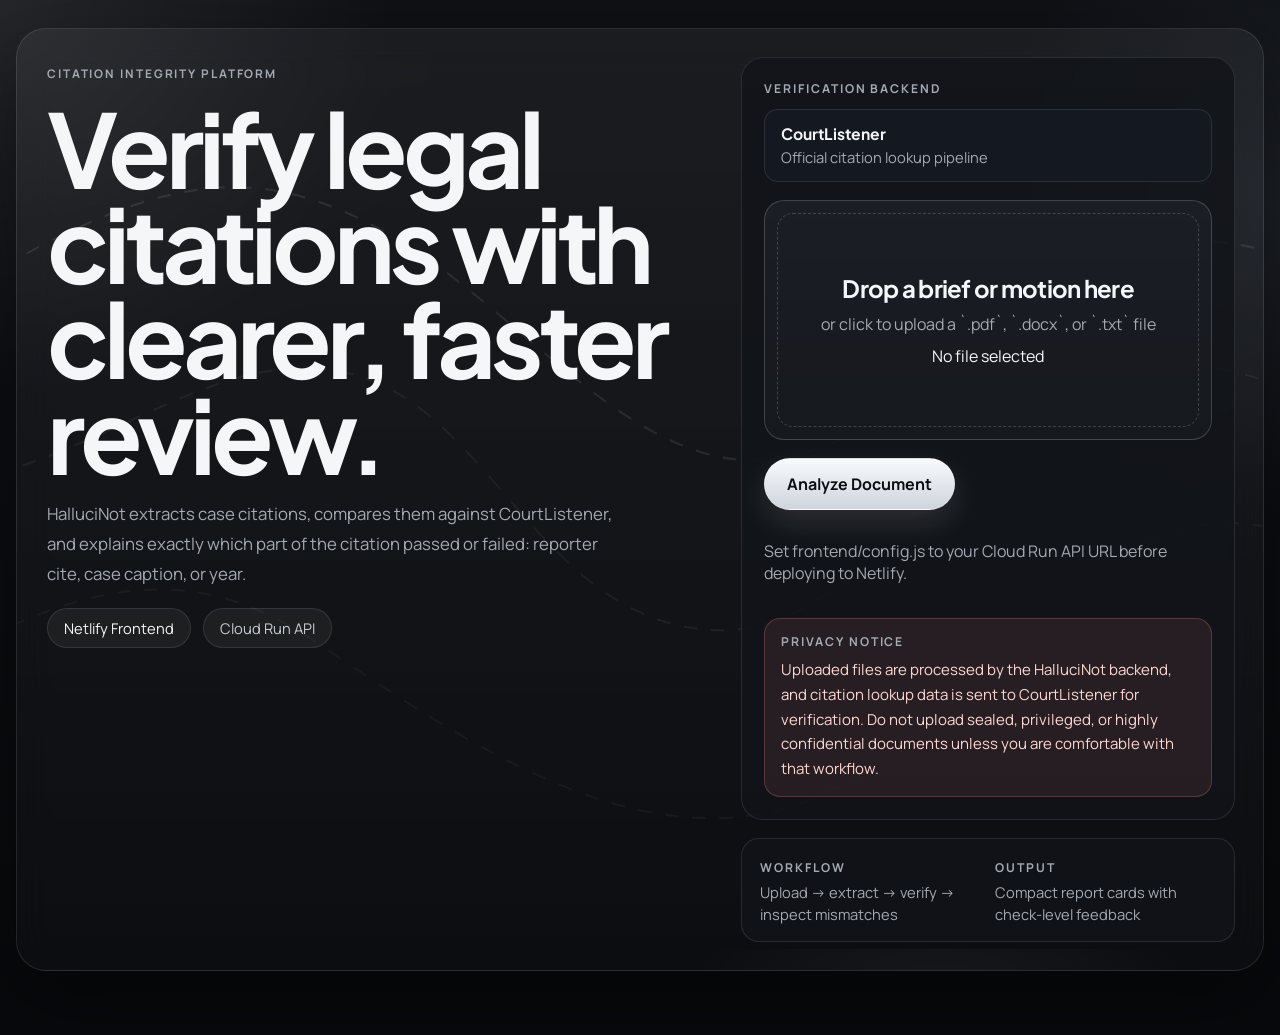
==== frontend/index.html @ 294f0742 "Prepare Netlify frontend and Cloud Run backend" ====
<!doctype html>
<html lang="en">
  <head>
    <meta charset="utf-8">
    <meta name="viewport" content="width=device-width, initial-scale=1">
    <title>HalluciNot</title>
    <link rel="stylesheet" href="./styles.css">
  </head>
  <body>
    <main class="app-shell">
      <section class="hero-panel panel">
        <div class="hero-background" aria-hidden="true">
          <svg viewBox="0 0 1200 520" preserveAspectRatio="none">
            <path d="M-40 140C132 82 228 70 360 114C490 157 592 245 726 238C861 231 947 130 1110 118C1222 110 1328 156 1370 180" />
            <path d="M-20 246C118 222 206 176 318 190C456 208 502 326 668 332C828 338 904 202 1056 188C1180 176 1276 208 1350 246" />
            <path d="M-80 352C86 296 186 300 286 338C430 394 582 452 730 432C894 410 1000 286 1144 274C1246 266 1336 310 1398 344" />
          </svg>
        </div>
        <div class="hero-copy">
          <p class="kicker">Citation Integrity Platform</p>
          <h1>Verify legal citations with clearer, faster review.</h1>
          <p class="hero-text">
            HalluciNot extracts case citations, compares them against CourtListener, and explains exactly
            which part of the citation passed or failed: reporter cite, case caption, or year.
          </p>
          <div class="hero-pills">
            <span class="hero-pill">Netlify Frontend</span>
            <span class="hero-pill muted-pill">Cloud Run API</span>
          </div>
        </div>

        <aside class="control-panel">
          <form id="analyze-form" class="uploader-form">
            <div class="field fixed-backend">
              <span class="field-label">Verification backend</span>
              <div class="backend-lockup">
                <strong>CourtListener</strong>
                <span>Official citation lookup pipeline</span>
              </div>
            </div>

            <label class="dropzone" for="document">
              <input id="document" name="document" type="file" accept=".pdf,.docx,.txt" required>
              <span class="dropzone-grid"></span>
              <div class="dropzone-copy">
                <strong>Drop a brief or motion here</strong>
                <span>or click to upload a `.pdf`, `.docx`, or `.txt` file</span>
                <em id="file-name">No file selected</em>
              </div>
            </label>

            <div class="actions">
              <button type="submit">Analyze Document</button>
              <p class="hint" id="api-status">This frontend will send uploads to the configured HalluciNot API.</p>
            </div>

            <div class="privacy-notice" role="note" aria-label="Privacy notice">
              <span class="section-label">Privacy Notice</span>
              <p>
                Uploaded files are processed by the HalluciNot backend, and citation lookup data is sent
                to CourtListener for verification. Do not upload sealed, privileged, or highly confidential documents
                unless you are comfortable with that workflow.
              </p>
            </div>
          </form>

          <div class="micro-panel">
            <div>
              <span class="micro-label">Workflow</span>
              <p>Upload → extract → verify → inspect mismatches</p>
            </div>
            <div>
              <span class="micro-label">Output</span>
              <p>Compact report cards with check-level feedback</p>
            </div>
          </div>
        </aside>
      </section>

      <section id="error-box" class="panel error-panel hidden"></section>

      <section id="results-shell" class="results-shell hidden">
        <section class="summary-band" id="stats-grid"></section>

        <section class="report-panel panel">
          <div class="report-header">
            <div>
              <p class="kicker report-kicker">Results · CourtListener</p>
              <h2>Citation Report</h2>
              <p class="report-subtitle">Each citation card shows the citation text, the matched case, and the exact checks used to verify or reject it.</p>
            </div>
            <button id="download-json" class="secondary" type="button">Download JSON</button>
          </div>

          <div class="results-controls">
            <div class="legend">
              <span class="legend-dot verified"></span><span>Verified</span>
              <span class="legend-dot rejected"></span><span>Rejected</span>
              <span class="legend-dot ambiguous"></span><span>Ambiguous</span>
              <span class="legend-dot neutral"></span><span>Not Found / Other</span>
            </div>
            <p class="results-note">Long captions and verification evidence are compressed into cards instead of overflowing into a raw table.</p>
          </div>

          <div id="results-body" class="results-grid"></div>
        </section>
      </section>
    </main>

    <script src="./config.js"></script>
    <script src="./app.js"></script>
  </body>
</html>
---- frontend/styles.css ----
@import url("https://fonts.googleapis.com/css2?family=Plus+Jakarta+Sans:wght@400;500;600;700;800&family=Manrope:wght@400;500;600;700&display=swap");

:root {
  color-scheme: light;
  --bg: #0b0d10;
  --bg-soft: #111418;
  --panel: rgba(18, 21, 26, 0.84);
  --panel-strong: rgba(23, 26, 32, 0.94);
  --panel-muted: rgba(255, 255, 255, 0.04);
  --line: rgba(255, 255, 255, 0.1);
  --line-strong: rgba(255, 255, 255, 0.18);
  --text: #f4f6f8;
  --muted: #a4aab3;
  --muted-strong: #c6ccd3;
  --accent: #d9dde2;
  --accent-soft: rgba(255, 255, 255, 0.08);
  --verified: #8ad6b2;
  --verified-bg: rgba(138, 214, 178, 0.12);
  --rejected: #ff8f84;
  --rejected-bg: rgba(255, 143, 132, 0.12);
  --ambiguous: #f1c87d;
  --ambiguous-bg: rgba(241, 200, 125, 0.12);
  --neutral: #9ea5ae;
  --neutral-bg: rgba(158, 165, 174, 0.14);
  --shadow-lg: 0 28px 80px rgba(0, 0, 0, 0.44);
  --shadow-md: 0 16px 42px rgba(0, 0, 0, 0.28);
  --radius-xl: 30px;
  --radius-lg: 22px;
  --radius-md: 16px;
  --grid: linear-gradient(rgba(255, 255, 255, 0.035) 1px, transparent 1px),
    linear-gradient(90deg, rgba(255, 255, 255, 0.035) 1px, transparent 1px);
}

* {
  box-sizing: border-box;
}

html {
  scroll-behavior: smooth;
}

body {
  margin: 0;
  min-height: 100vh;
  font-family: "Manrope", sans-serif;
  color: var(--text);
  background:
    radial-gradient(circle at top left, rgba(255, 255, 255, 0.09), transparent 24%),
    radial-gradient(circle at right 20%, rgba(93, 104, 120, 0.18), transparent 20%),
    linear-gradient(180deg, #0f1115 0%, #08090c 100%);
}

body::before {
  content: "";
  position: fixed;
  inset: 0;
  pointer-events: none;
  opacity: 0.28;
  background-image: var(--grid);
  background-size: 44px 44px;
  mask-image: linear-gradient(180deg, rgba(255, 255, 255, 0.7), transparent 92%);
}

.app-shell {
  width: min(1320px, calc(100% - 32px));
  margin: 0 auto;
  padding: 28px 0 64px;
}

.panel {
  position: relative;
  overflow: hidden;
  border: 1px solid var(--line);
  border-radius: var(--radius-xl);
  background: linear-gradient(180deg, rgba(255, 255, 255, 0.05), rgba(255, 255, 255, 0.02));
  box-shadow: var(--shadow-lg);
  backdrop-filter: blur(18px);
}

.hero-panel {
  display: grid;
  grid-template-columns: minmax(0, 1.15fr) minmax(360px, 0.85fr);
  gap: 28px;
  padding: 28px;
}

.hero-background {
  position: absolute;
  inset: 0;
  overflow: hidden;
  pointer-events: none;
  opacity: 0.55;
}

.hero-background svg {
  width: 100%;
  height: 100%;
}

.hero-background path {
  fill: none;
  stroke: rgba(255, 255, 255, 0.16);
  stroke-width: 1.2;
  stroke-linecap: round;
  stroke-dasharray: 12 14;
  animation: path-drift 18s ease-in-out infinite alternate;
}

.hero-background path:nth-child(2) {
  stroke: rgba(255, 255, 255, 0.1);
  animation-duration: 21s;
}

.hero-background path:nth-child(3) {
  stroke: rgba(255, 255, 255, 0.07);
  animation-duration: 24s;
}

.hero-panel::after {
  content: "";
  position: absolute;
  inset: auto -12% -36% 36%;
  height: 360px;
  background: radial-gradient(circle, rgba(255, 255, 255, 0.08), transparent 58%);
  pointer-events: none;
}

.hero-copy,
.control-panel {
  position: relative;
  z-index: 1;
}

.hero-copy {
  display: grid;
  gap: 18px;
  padding: 8px 8px 8px 2px;
  align-content: start;
}

.kicker {
  margin: 0;
  color: var(--muted);
  text-transform: uppercase;
  letter-spacing: 0.16em;
  font-size: 0.74rem;
  font-weight: 700;
}

h1,
h2,
h3,
strong {
  font-family: "Plus Jakarta Sans", sans-serif;
}

h1 {
  margin: 0;
  max-width: 11ch;
  font-size: clamp(3.3rem, 8vw, 6.4rem);
  line-height: 0.93;
  letter-spacing: -0.05em;
}

h2 {
  margin: 0;
  font-size: clamp(1.8rem, 3vw, 2.6rem);
  line-height: 1;
  letter-spacing: -0.04em;
}

.hero-text,
.report-subtitle,
.hint,
.results-note,
.raw-citation,
.footer-block p,
.check-summary,
.check-copy p,
.micro-panel p {
  color: var(--muted);
}

.hero-text {
  margin: 0;
  max-width: 58ch;
  font-size: 1.05rem;
  line-height: 1.8;
}

.hero-pills {
  display: flex;
  flex-wrap: wrap;
  gap: 12px;
}

.hero-pill {
  display: inline-flex;
  align-items: center;
  gap: 8px;
  min-height: 40px;
  padding: 0 16px;
  border: 1px solid var(--line);
  border-radius: 999px;
  background: rgba(255, 255, 255, 0.05);
  color: var(--text);
  font-size: 0.92rem;
}

.muted-pill {
  color: var(--muted-strong);
}

.control-panel {
  display: grid;
  gap: 18px;
}

.uploader-form,
.micro-panel,
.report-panel {
  background: var(--panel);
}

.uploader-form {
  display: grid;
  gap: 18px;
  padding: 22px;
  border: 1px solid var(--line);
  border-radius: var(--radius-lg);
}

.field {
  display: grid;
  gap: 10px;
}

.fixed-backend {
  gap: 12px;
}

.backend-lockup {
  display: grid;
  gap: 4px;
  padding: 14px 16px;
  border: 1px solid var(--line);
  border-radius: 14px;
  background: #141820;
}

.backend-lockup strong {
  font-size: 0.98rem;
}

.backend-lockup span {
  color: var(--muted);
  font-size: 0.92rem;
}

.field-label,
.section-label,
.micro-label {
  font-size: 0.76rem;
  text-transform: uppercase;
  letter-spacing: 0.16em;
  color: var(--muted);
  font-weight: 700;
}

select,
button {
  font: inherit;
}

select {
  width: 100%;
  padding: 14px 16px;
  color: var(--text);
  border: 1px solid var(--line);
  border-radius: 14px;
  background: #141820;
  outline: none;
}

select:focus-visible,
button:focus-visible,
.dropzone:focus-within {
  outline: 2px solid rgba(255, 255, 255, 0.55);
  outline-offset: 2px;
}

.dropzone {
  position: relative;
  display: grid;
  place-items: center;
  min-height: 240px;
  padding: 24px;
  border: 1px solid var(--line-strong);
  border-radius: 20px;
  background:
    linear-gradient(180deg, rgba(255, 255, 255, 0.045), rgba(255, 255, 255, 0.018)),
    #11141a;
  cursor: pointer;
  transition: transform 220ms ease-out, border-color 220ms ease-out, box-shadow 220ms ease-out;
}

.dropzone:hover {
  transform: translateY(-2px);
  border-color: rgba(255, 255, 255, 0.22);
  box-shadow: var(--shadow-md);
}

.dropzone input {
  display: none;
}

.dropzone-grid {
  position: absolute;
  inset: 12px;
  border: 1px dashed rgba(255, 255, 255, 0.18);
  border-radius: 16px;
  background-image: radial-gradient(rgba(255, 255, 255, 0.08) 0.7px, transparent 0.7px);
  background-size: 14px 14px;
}

.dropzone-copy {
  position: relative;
  z-index: 1;
  display: grid;
  gap: 10px;
  text-align: center;
}

.dropzone strong {
  font-size: 1.5rem;
  letter-spacing: -0.03em;
}

.dropzone span {
  color: var(--muted);
}

#file-name {
  font-style: normal;
  color: var(--text);
}

.actions {
  display: grid;
  gap: 14px;
}

.privacy-notice {
  display: grid;
  gap: 8px;
  padding: 14px 16px;
  border: 1px solid rgba(255, 143, 132, 0.24);
  border-radius: 16px;
  background: rgba(255, 143, 132, 0.09);
}

.privacy-notice p {
  margin: 0;
  color: #ffd7d1;
  line-height: 1.65;
  font-size: 0.94rem;
}

button {
  cursor: pointer;
  transition: transform 180ms ease-out, background-color 180ms ease-out, border-color 180ms ease-out, color 180ms ease-out, box-shadow 180ms ease-out;
}

button:hover {
  transform: translateY(-1px);
}

button[type="submit"] {
  justify-self: start;
  padding: 14px 22px;
  border: 1px solid rgba(255, 255, 255, 0.18);
  border-radius: 999px;
  color: #0a0d11;
  background: linear-gradient(180deg, #f8fafc 0%, #cfd5dd 100%);
  box-shadow: 0 12px 30px rgba(255, 255, 255, 0.12);
  font-weight: 700;
}

button.secondary {
  padding: 12px 18px;
  border: 1px solid var(--line);
  border-radius: 999px;
  background: rgba(255, 255, 255, 0.04);
  color: var(--text);
}

.micro-panel {
  display: grid;
  grid-template-columns: repeat(2, minmax(0, 1fr));
  gap: 14px;
  padding: 16px 18px;
  border: 1px solid var(--line);
  border-radius: 18px;
}

.micro-panel p {
  margin: 4px 0 0;
  font-size: 0.92rem;
  line-height: 1.5;
}

.error-panel {
  margin-top: 18px;
  padding: 18px 20px;
  border-color: rgba(255, 143, 132, 0.28);
  background: rgba(255, 143, 132, 0.08);
  color: #ffd0cb;
}

.results-shell {
  margin-top: 22px;
  display: grid;
  gap: 22px;
}

.summary-band {
  display: grid;
  grid-template-columns: repeat(8, minmax(0, 1fr));
  gap: 12px;
}

.metric-card {
  padding: 16px 18px;
  border: 1px solid var(--line);
  border-radius: 18px;
  background: var(--panel);
  box-shadow: var(--shadow-md);
}

.metric-card span {
  display: block;
  margin-bottom: 12px;
  color: var(--muted);
  font-size: 0.76rem;
  letter-spacing: 0.12em;
  text-transform: uppercase;
  font-weight: 700;
}

.metric-card strong {
  font-size: clamp(1.6rem, 2.8vw, 2.3rem);
  line-height: 1;
  letter-spacing: -0.04em;
}

.report-panel {
  padding: 26px;
  border: 1px solid var(--line);
  border-radius: var(--radius-xl);
}

.report-header {
  display: flex;
  justify-content: space-between;
  align-items: end;
  gap: 20px;
  margin-bottom: 18px;
}

.report-subtitle {
  margin: 10px 0 0;
  max-width: 64ch;
  line-height: 1.7;
}

.results-controls {
  display: flex;
  justify-content: space-between;
  align-items: center;
  gap: 18px;
  padding: 14px 0 20px;
  border-top: 1px solid var(--line);
  border-bottom: 1px solid var(--line);
}

.legend {
  display: flex;
  flex-wrap: wrap;
  gap: 10px 18px;
  align-items: center;
  color: var(--muted-strong);
  font-size: 0.92rem;
}

.legend-dot {
  display: inline-block;
  width: 10px;
  height: 10px;
  margin-right: 8px;
  border-radius: 999px;
}

.legend-dot.verified { background: var(--verified); }
.legend-dot.rejected { background: var(--rejected); }
.legend-dot.ambiguous { background: var(--ambiguous); }
.legend-dot.neutral { background: var(--neutral); }

.results-grid {
  display: grid;
  gap: 18px;
  margin-top: 22px;
}

.result-card {
  position: relative;
  display: grid;
  gap: 18px;
  padding: 22px;
  border: 1px solid var(--line);
  border-radius: 24px;
  background:
    linear-gradient(180deg, rgba(255, 255, 255, 0.05), rgba(255, 255, 255, 0.02)),
    var(--panel-strong);
  box-shadow: var(--shadow-md);
  transform: translateY(10px);
  opacity: 0;
  animation: card-enter 420ms var(--delay, 0ms) ease-out forwards;
  transition: transform 220ms ease-out, border-color 220ms ease-out, box-shadow 220ms ease-out, background-color 220ms ease-out;
}

.result-card::before {
  content: "";
  position: absolute;
  inset: 0 auto 0 0;
  width: 3px;
  border-radius: 24px 0 0 24px;
  background: var(--neutral);
}

.result-card.status-verified::before { background: var(--verified); }
.result-card.status-rejected::before { background: var(--rejected); }
.result-card.status-ambiguous::before { background: var(--ambiguous); }

.result-card[open] {
  border-color: var(--line-strong);
}

.result-card:hover {
  transform: translateY(-2px) scale(1.005);
  border-color: rgba(255, 255, 255, 0.2);
  box-shadow: 0 24px 56px rgba(0, 0, 0, 0.34);
}

.card-topline,
.card-primary,
.card-grid,
.card-footer {
  position: relative;
  z-index: 1;
}

.card-summary {
  display: grid;
  grid-template-columns: minmax(0, 1.15fr) minmax(320px, 0.95fr) minmax(240px, 0.7fr);
  gap: 14px;
  align-items: start;
  cursor: pointer;
  list-style: none;
}

.card-summary::-webkit-details-marker {
  display: none;
}

.card-summary::marker {
  display: none;
  content: "";
}

.summary-left,
.summary-mid,
.summary-right {
  display: grid;
  gap: 12px;
}

.summary-left {
  grid-template-columns: auto minmax(0, 1fr);
  align-items: start;
}

.summary-mid {
  grid-template-columns: repeat(2, minmax(0, 1fr));
}

.summary-right {
  align-content: space-between;
  justify-items: end;
}

.compact-card,
.decision-snippet,
.inline-panel {
  padding: 12px 14px;
  border: 1px solid var(--line);
  border-radius: 16px;
  background: rgba(255, 255, 255, 0.025);
  min-height: 100%;
}

.status-pill,
.mini-pill {
  display: inline-flex;
  align-items: center;
  justify-content: center;
  min-height: 30px;
  padding: 0 12px;
  border-radius: 999px;
  font-size: 0.78rem;
  font-weight: 700;
  letter-spacing: 0.04em;
  text-transform: uppercase;
}

.status-pill-verified,
.mini-pill-matched {
  color: var(--verified);
  background: var(--verified-bg);
}

.status-pill-rejected,
.mini-pill-mismatched {
  color: var(--rejected);
  background: var(--rejected-bg);
}

.status-pill-ambiguous {
  color: var(--ambiguous);
  background: var(--ambiguous-bg);
}

.status-pill-not_found,
.status-pill-not_checked,
.status-pill-invalid,
.status-pill-rate_limited,
.mini-pill-not_checked,
.mini-pill-not_provided {
  color: var(--neutral);
  background: var(--neutral-bg);
}

.card-index {
  color: rgba(255, 255, 255, 0.3);
  font-size: 0.8rem;
  letter-spacing: 0.14em;
  text-transform: uppercase;
}

.citation-block h3 {
  margin: 8px 0 10px;
  font-size: clamp(1.4rem, 2.6vw, 2rem);
  line-height: 1.05;
  letter-spacing: -0.04em;
}

.raw-citation,
.summary-block p,
.case-name,
.meta-line,
.check-summary,
.check-copy p,
.inline-list p,
blockquote {
  margin: 0;
  line-height: 1.62;
}

.case-name {
  color: var(--text);
  font-weight: 600;
}

.decision-snippet p {
  margin: 8px 0 0;
}

.meta-line {
  display: flex;
  justify-content: space-between;
  gap: 14px;
  color: var(--muted);
  font-size: 0.92rem;
}

.meta-line strong {
  color: var(--text);
  font-size: 0.94rem;
  text-align: right;
}

.card-content {
  display: grid;
  gap: 14px;
  padding-top: 16px;
  margin-top: 16px;
  border-top: 1px solid var(--line);
}

.card-rail {
  display: grid;
  grid-template-columns: minmax(0, 1.3fr) minmax(320px, 0.7fr);
  gap: 14px;
}

.checks-panel,
.meta-panel {
  display: grid;
  gap: 12px;
}

.meta-grid {
  display: grid;
  gap: 10px;
}

.check-list,
.inline-list {
  display: grid;
  gap: 10px;
  margin: 0;
  padding: 0;
  list-style: none;
}

.check-list {
  grid-template-columns: repeat(3, minmax(0, 1fr));
}

.check-item {
  padding: 12px;
  border: 1px solid var(--line);
  border-radius: 14px;
  background: rgba(255, 255, 255, 0.025);
}

.check-header {
  display: flex;
  justify-content: space-between;
  align-items: center;
  gap: 10px;
  margin-bottom: 8px;
}

.check-copy {
  display: grid;
  gap: 4px;
  margin-top: 8px;
}

.check-copy span {
  color: var(--muted);
  font-size: 0.72rem;
  letter-spacing: 0.12em;
  text-transform: uppercase;
}

.check-summary {
  margin-top: 8px;
  color: var(--muted);
  font-size: 0.92rem;
}

.card-footer {
  display: grid;
  grid-template-columns: repeat(auto-fit, minmax(240px, 1fr));
  gap: 14px;
}

.footer-block {
  padding: 14px 16px;
  border: 1px solid var(--line);
  border-radius: 18px;
  background: rgba(255, 255, 255, 0.025);
}

blockquote {
  padding-left: 14px;
  border-left: 2px solid rgba(255, 255, 255, 0.16);
  color: var(--muted-strong);
}

.inline-list li {
  display: grid;
  gap: 4px;
}

.inline-meta {
  margin-left: 8px;
  color: var(--muted);
  font-size: 0.9rem;
}

.empty-copy {
  margin: 0;
  color: var(--muted);
}

.hidden {
  display: none;
}

@keyframes card-enter {
  from {
    opacity: 0;
    transform: translateY(14px);
  }
  to {
    opacity: 1;
    transform: translateY(0);
  }
}

@keyframes path-drift {
  from {
    transform: translate3d(0, 0, 0);
    opacity: 0.72;
  }
  to {
    transform: translate3d(-28px, 10px, 0);
    opacity: 1;
  }
}

@media (max-width: 1180px) {
  .hero-panel {
    grid-template-columns: 1fr;
  }

  .summary-band {
    grid-template-columns: repeat(4, minmax(0, 1fr));
  }

  .card-summary,
  .card-rail {
    grid-template-columns: 1fr;
  }

  .summary-mid,
  .check-list {
    grid-template-columns: 1fr 1fr;
  }
}

@media (max-width: 760px) {
  .app-shell {
    width: min(100% - 20px, 1320px);
    padding-top: 20px;
  }

  .hero-panel,
  .report-panel {
    padding: 18px;
  }

  h1 {
    max-width: 11ch;
    font-size: clamp(2.6rem, 14vw, 4.4rem);
  }

  .summary-band {
    grid-template-columns: repeat(2, minmax(0, 1fr));
  }

  .micro-panel,
  .card-footer {
    grid-template-columns: 1fr;
  }

  .report-header,
  .results-controls {
    flex-direction: column;
    align-items: start;
  }

  .summary-left,
  .summary-mid,
  .check-list {
    grid-template-columns: 1fr;
  }

  .summary-right {
    justify-items: start;
  }

  .result-card {
    padding: 18px;
  }

  .status-pill,
  .mini-pill {
    white-space: nowrap;
  }
}

@media (prefers-reduced-motion: reduce) {
  html {
    scroll-behavior: auto;
  }

  *,
  *::before,
  *::after {
    animation: none !important;
    transition: none !important;
  }

  .result-card {
    opacity: 1;
    transform: none;
  }
}
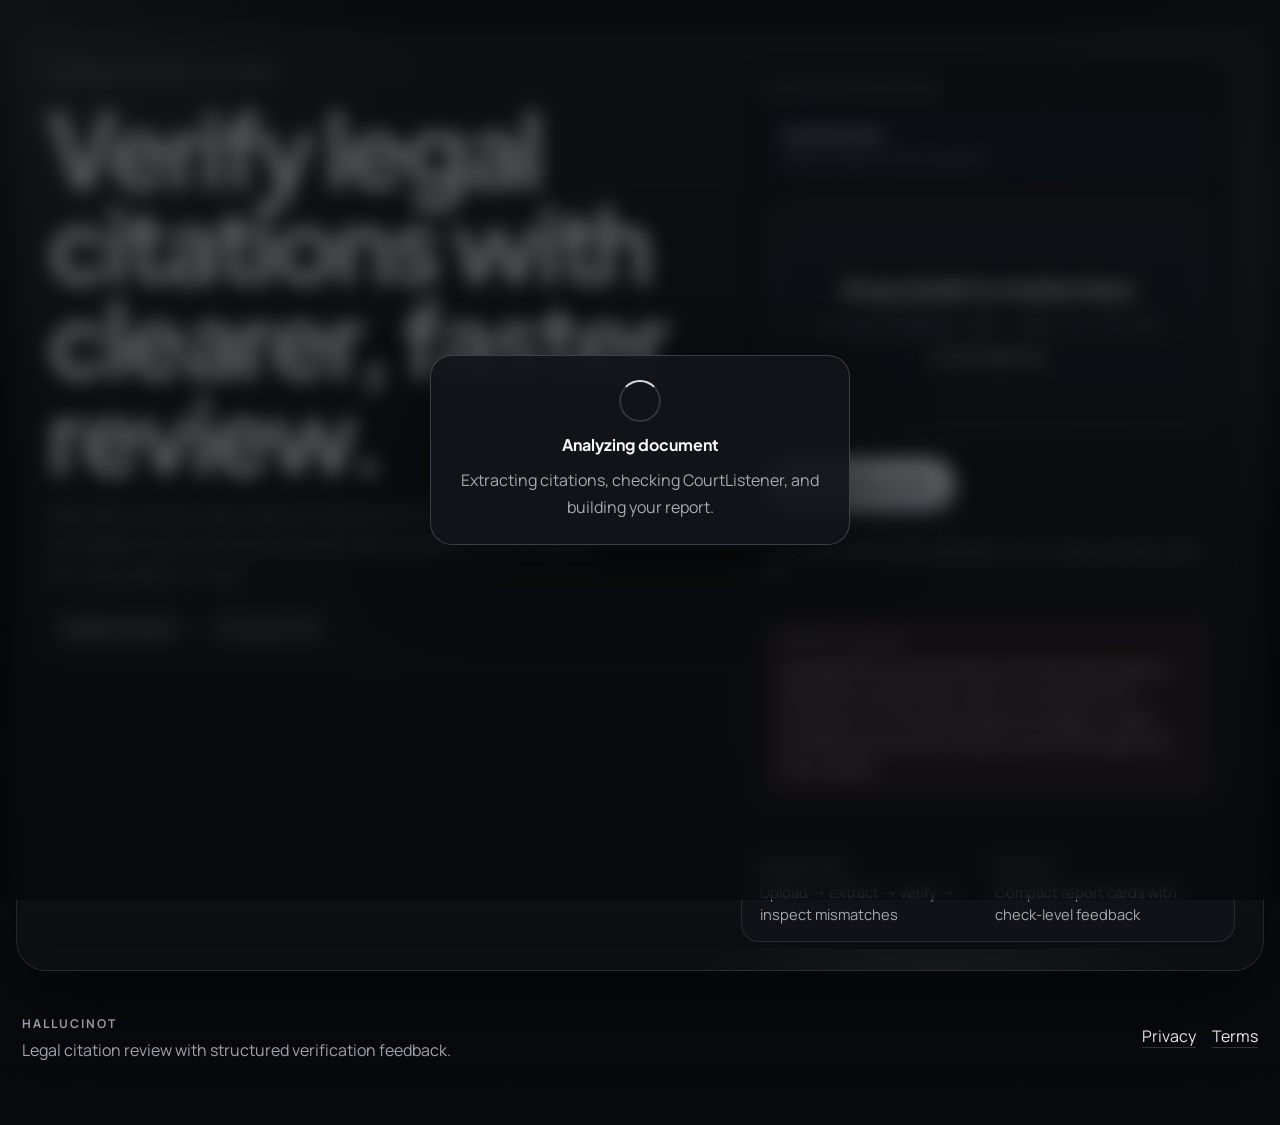
==== commit 3b68a7d9: "Add legal pages, rate limiting, and loading state" ====
--- a/frontend/index.html
+++ b/frontend/index.html
@@ -105,7 +105,26 @@
           <div id="results-body" class="results-grid"></div>
         </section>
       </section>
+
+      <footer class="site-footer">
+        <div>
+          <span class="section-label">HalluciNot</span>
+          <p>Legal citation review with structured verification feedback.</p>
+        </div>
+        <nav class="footer-links" aria-label="Legal">
+          <a href="./privacy.html">Privacy</a>
+          <a href="./terms.html">Terms</a>
+        </nav>
+      </footer>
     </main>
+
+    <div id="loading-overlay" class="loading-overlay hidden" aria-live="polite" aria-busy="true">
+      <div class="loading-card">
+        <div class="loading-spinner"></div>
+        <strong>Analyzing document</strong>
+        <p>Extracting citations, checking CourtListener, and building your report.</p>
+      </div>
+    </div>
 
     <script src="./config.js"></script>
     <script src="./app.js"></script>
--- a/frontend/styles.css
+++ b/frontend/styles.css
@@ -809,6 +809,106 @@
   display: none;
 }
 
+.site-footer {
+  display: flex;
+  justify-content: space-between;
+  align-items: center;
+  gap: 18px;
+  margin-top: 22px;
+  padding: 18px 6px 0;
+}
+
+.site-footer p {
+  margin: 6px 0 0;
+  color: var(--muted);
+}
+
+.footer-links {
+  display: flex;
+  gap: 16px;
+  flex-wrap: wrap;
+}
+
+.footer-links a,
+.legal-copy a {
+  color: var(--text);
+  text-decoration: none;
+  border-bottom: 1px solid rgba(255, 255, 255, 0.18);
+}
+
+.footer-links a:hover,
+.legal-copy a:hover {
+  border-color: rgba(255, 255, 255, 0.5);
+}
+
+.legal-shell {
+  min-height: 100vh;
+  display: grid;
+  place-items: center;
+}
+
+.legal-panel {
+  max-width: 840px;
+  padding: 28px;
+}
+
+.legal-copy {
+  display: grid;
+  gap: 14px;
+  margin-top: 20px;
+}
+
+.legal-copy p {
+  margin: 0;
+  color: var(--muted-strong);
+  line-height: 1.8;
+}
+
+.loading-overlay {
+  position: fixed;
+  inset: 0;
+  display: grid;
+  place-items: center;
+  padding: 20px;
+  background: rgba(6, 8, 11, 0.62);
+  backdrop-filter: blur(10px);
+  z-index: 20;
+}
+
+.loading-card {
+  display: grid;
+  gap: 12px;
+  width: min(420px, 100%);
+  padding: 24px;
+  border: 1px solid var(--line-strong);
+  border-radius: 22px;
+  background: rgba(18, 21, 26, 0.94);
+  box-shadow: var(--shadow-lg);
+  text-align: center;
+}
+
+.loading-card p {
+  margin: 0;
+  color: var(--muted);
+  line-height: 1.65;
+}
+
+.loading-spinner {
+  width: 42px;
+  height: 42px;
+  margin: 0 auto;
+  border-radius: 999px;
+  border: 2px solid rgba(255, 255, 255, 0.14);
+  border-top-color: rgba(255, 255, 255, 0.85);
+  animation: spin 880ms linear infinite;
+}
+
+button:disabled {
+  cursor: progress;
+  opacity: 0.72;
+  transform: none;
+}
+
 @keyframes card-enter {
   from {
     opacity: 0;
@@ -831,6 +931,15 @@
   }
 }
 
+@keyframes spin {
+  from {
+    transform: rotate(0deg);
+  }
+  to {
+    transform: rotate(360deg);
+  }
+}
+
 @media (max-width: 1180px) {
   .hero-panel {
     grid-template-columns: 1fr;
@@ -878,6 +987,11 @@
 
   .report-header,
   .results-controls {
+    flex-direction: column;
+    align-items: start;
+  }
+
+  .site-footer {
     flex-direction: column;
     align-items: start;
   }
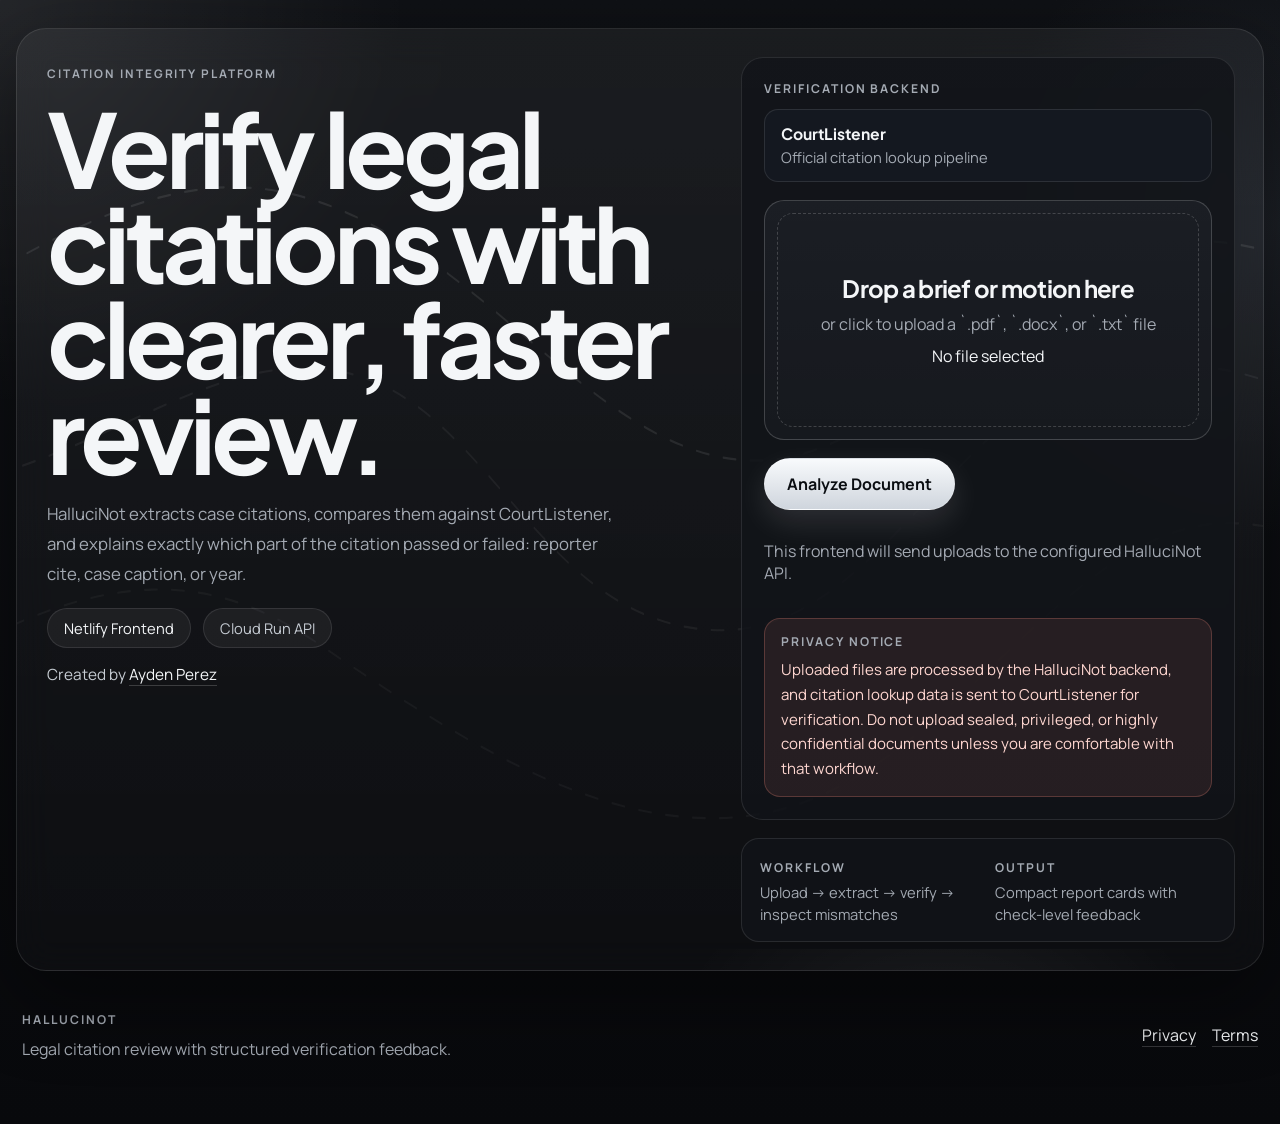
==== commit c963b887: "Fix loading overlay and move creator credit" ====
--- a/frontend/index.html
+++ b/frontend/index.html
@@ -27,6 +27,10 @@
             <span class="hero-pill">Netlify Frontend</span>
             <span class="hero-pill muted-pill">Cloud Run API</span>
           </div>
+          <p class="hero-credit">
+            Created by
+            <a href="https://www.linkedin.com/in/ayden-perez-929ab4307/" target="_blank" rel="noreferrer">Ayden Perez</a>
+          </p>
         </div>
 
         <aside class="control-panel">
@@ -107,7 +111,7 @@
       </section>
 
       <footer class="site-footer">
-        <div>
+        <div class="footer-copy">
           <span class="section-label">HalluciNot</span>
           <p>Legal citation review with structured verification feedback.</p>
         </div>
--- a/frontend/styles.css
+++ b/frontend/styles.css
@@ -194,6 +194,23 @@
   gap: 12px;
 }
 
+.hero-credit {
+  margin: -2px 0 0;
+  color: var(--muted-strong);
+  font-size: 0.96rem;
+}
+
+.hero-credit a {
+  color: var(--text);
+  text-decoration: none;
+  border-bottom: 1px solid rgba(255, 255, 255, 0.18);
+  transition: border-color 160ms ease, color 160ms ease;
+}
+
+.hero-credit a:hover {
+  border-color: rgba(255, 255, 255, 0.5);
+}
+
 .hero-pill {
   display: inline-flex;
   align-items: center;
@@ -823,6 +840,11 @@
   color: var(--muted);
 }
 
+.footer-copy {
+  display: grid;
+  gap: 4px;
+}
+
 .footer-links {
   display: flex;
   gap: 16px;
@@ -873,6 +895,10 @@
   background: rgba(6, 8, 11, 0.62);
   backdrop-filter: blur(10px);
   z-index: 20;
+}
+
+.loading-overlay.hidden {
+  display: none;
 }
 
 .loading-card {
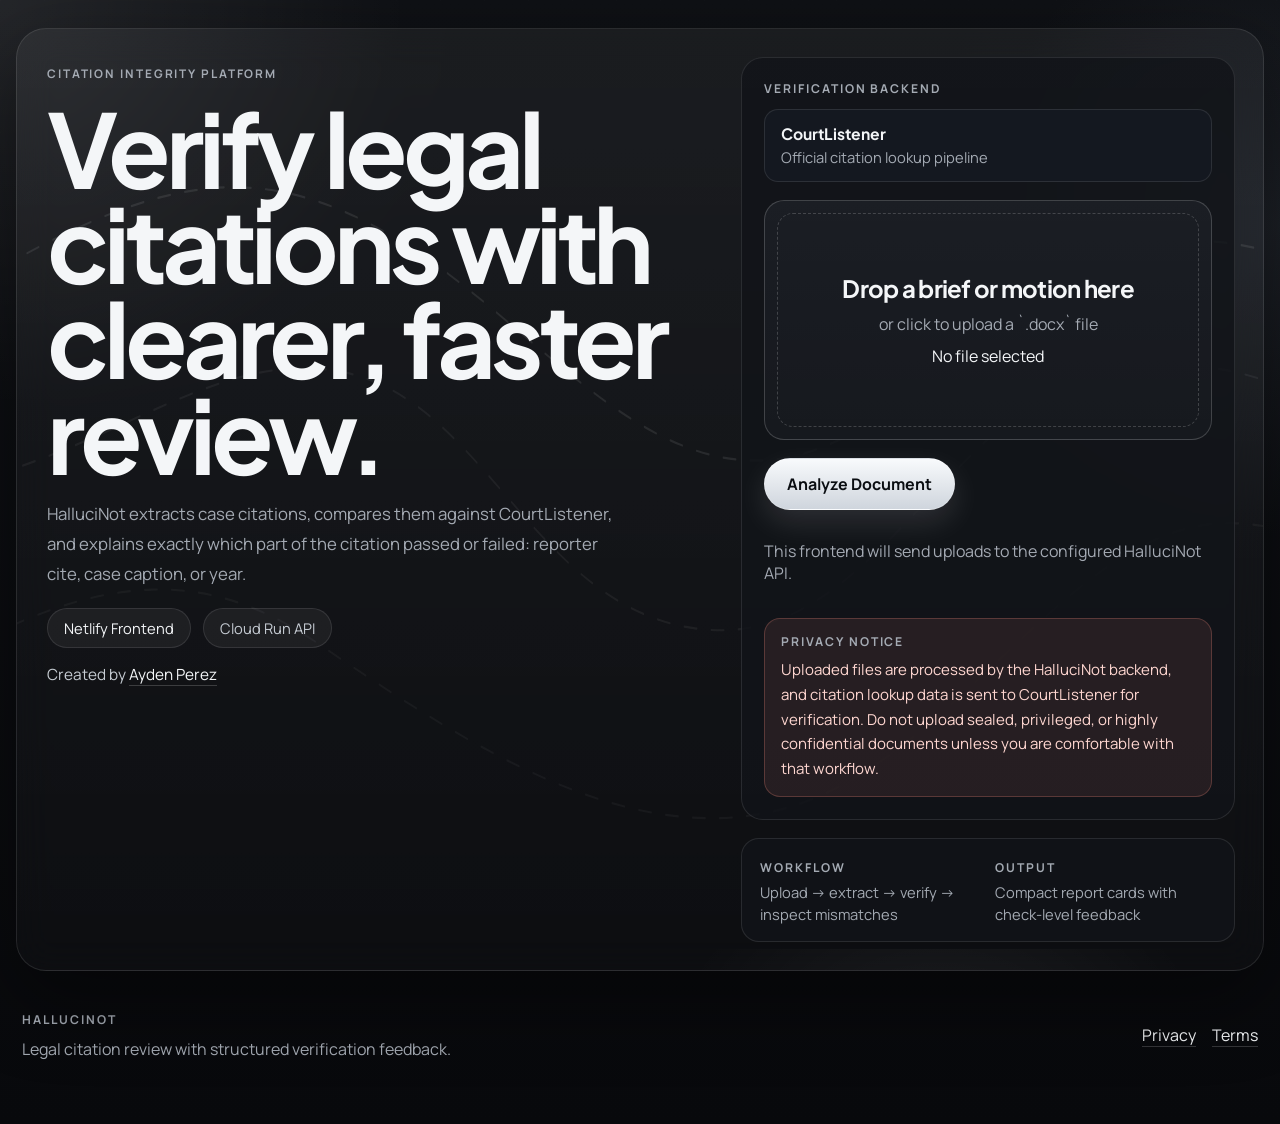
==== commit 8f397045: "Restrict uploads to docx and improve citation extraction" ====
--- a/frontend/index.html
+++ b/frontend/index.html
@@ -44,11 +44,11 @@
             </div>
 
             <label class="dropzone" for="document">
-              <input id="document" name="document" type="file" accept=".pdf,.docx,.txt" required>
+              <input id="document" name="document" type="file" accept=".docx" required>
               <span class="dropzone-grid"></span>
               <div class="dropzone-copy">
                 <strong>Drop a brief or motion here</strong>
-                <span>or click to upload a `.pdf`, `.docx`, or `.txt` file</span>
+                <span>or click to upload a `.docx` file</span>
                 <em id="file-name">No file selected</em>
               </div>
             </label>
